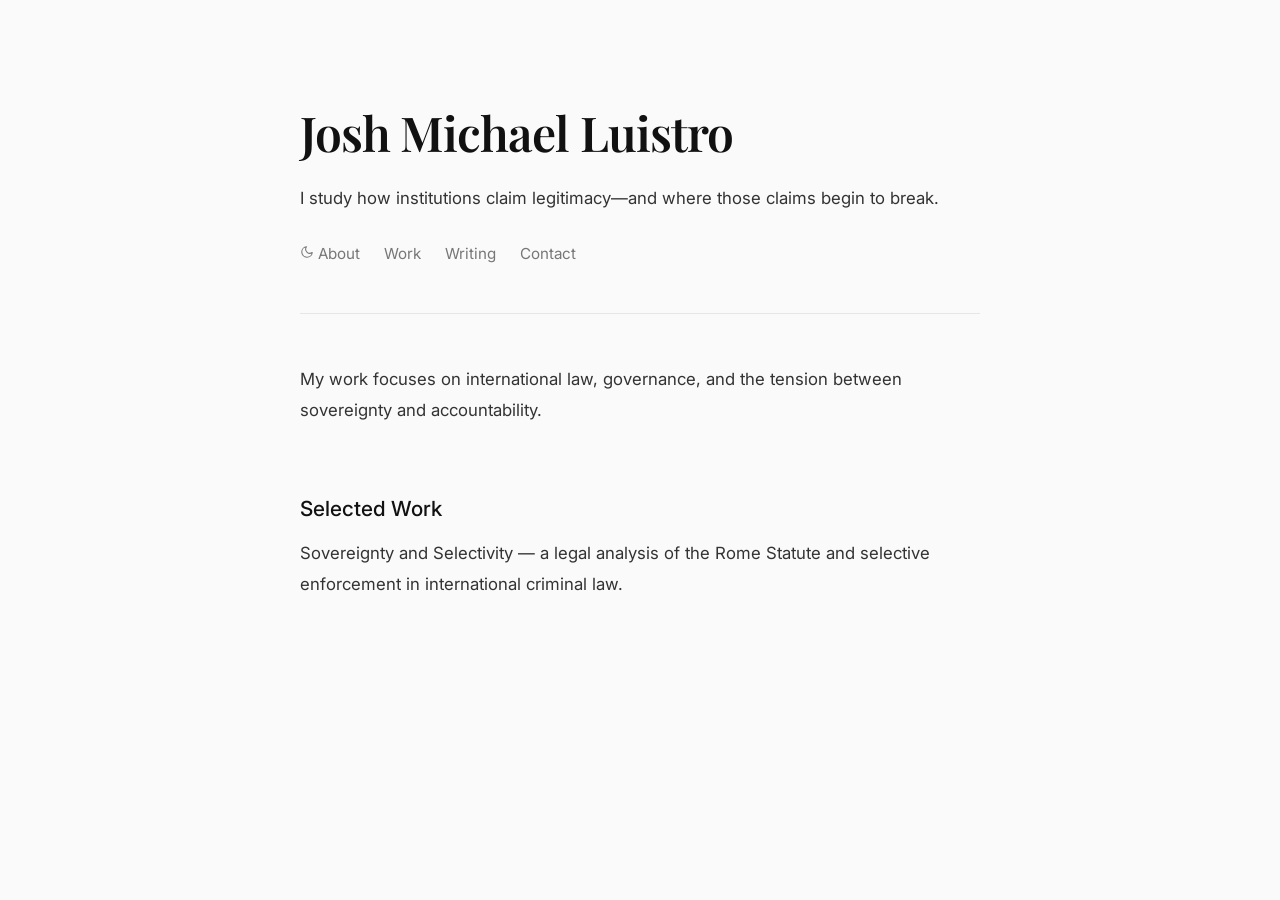
==== index.html @ 811ba4f5 "Refactor theme toggle button and icon handling" ====
<!DOCTYPE html>
<html>
<head>
  <title>Josh Michael Luistro</title>
  <link rel="stylesheet" href="style.css">
  <meta name="viewport" content="width=device-width, initial-scale=1.0">
</head>

<body>

<div class="container">

<h1>Josh Michael Luistro</h1>

<p>
I study how institutions claim legitimacy—and where those claims begin to break.
</p>

<nav>
<button id="theme-toggle" title="Toggle theme">
  <svg id="toggle-icon" viewBox="0 0 24 24" width="14" height="14"
    fill="none" stroke="currentColor" stroke-width="1.5"
    stroke-linecap="round" stroke-linejoin="round">
    <path d="M21 12.79A9 9 0 1 1 11.21 3 7 7 0 0 0 21 12.79z"/>
  </svg>
</button>
  <a href="about.html">About</a>
  <a href="projects.html">Work</a>
  <a href="writing.html">Writing</a>
  <a href="contact.html">Contact</a>
</nav>

<hr>

<section>
  <p>
  My work focuses on international law, governance, and the tension between sovereignty and accountability.
  </p>
</section>

<section>
  <h2>Selected Work</h2>
  <p>
  Sovereignty and Selectivity — a legal analysis of the Rome Statute and selective enforcement in international criminal law.
  </p>
</section>

</div>
<script>
const toggle = document.getElementById("theme-toggle");
const toggleIcon = document.getElementById("toggle-icon");

const icons = {
  dark:  'M21 12.79A9 9 0 1 1 11.21 3 7 7 0 0 0 21 12.79z',
  light: 'M12 2v2M12 20v2M4.93 4.93l1.41 1.41M17.66 17.66l1.41 1.41M2 12h2M20 12h2M4.93 19.07l1.41-1.41M17.66 6.34l1.41-1.41M12 6a6 6 0 1 0 0 12A6 6 0 0 0 12 6z',
  auto:  'M21 12.79A9 9 0 1 1 11.21 3 7 7 0 0 0 21 12.79z'
};

let state = "auto";

toggle.addEventListener("click", () => {
  const body = document.body;
  if (state === "auto") {
    state = "dark";
    body.classList.add("dark");
    body.classList.remove("light");
  } else if (state === "dark") {
    state = "light";
    body.classList.add("light");
    body.classList.remove("dark");
  } else {
    state = "auto";
    body.classList.remove("dark", "light");
  }
  toggleIcon.innerHTML = `<path d="${icons[state]}"/>`;
});
</script>
</body>
</html>
---- style.css ----
/* =========================
   FONTS
========================= */
@import url('https://fonts.googleapis.com/css2?family=Inter:wght@300;400;500;600&family=Playfair+Display:wght@500;600&display=swap');

/* =========================
   COLOR SYSTEM
========================= */
:root {
  --bg: #fafafa;
  --text: #111;
  --text-secondary: #333;
  --nav: #777;
  --nav-hover: #000;
  --border: #e6e6e6;
}

/* Manual dark mode */
body.dark {
  --bg: #0d0d0d;
  --text: #e5e5e5;
  --text-secondary: #cfcfcf;
  --nav: #aaa;
  --nav-hover: #fff;
  --border: #333;
}

@media (prefers-color-scheme: dark) {
  body:not(.light):not(.dark) {
    --bg: #0d0d0d;
    --text: #e5e5e5;
    --text-secondary: #cfcfcf;
    --nav: #aaa;
    --nav-hover: #fff;
    --border: #333;
  }
}

/* =========================
   BASE
========================= */
body {
  margin: 0;
  background: var(--bg);
  color: var(--text);
  font-family: 'Inter', sans-serif;
}

/* =========================
   LAYOUT
========================= */
.container {
  max-width: 680px;
  margin: 100px auto;
  padding: 0 24px;
}

/* =========================
   TYPOGRAPHY
========================= */
h1 {
  font-family: 'Playfair Display', serif;
  font-size: 3rem;
  font-weight: 600;
  letter-spacing: -0.02em;
  margin-bottom: 0.4em;
}

h2 {
  font-size: 1.3rem;
  margin-top: 3em;
  margin-bottom: 0.6em;
  font-weight: 500;
}

p {
  font-size: 1.05rem;
  line-height: 1.85;
  max-width: 65ch;
  color: var(--text-secondary);
}

/* =========================
   NAVIGATION
========================= */
nav {
  margin: 30px 0 50px;
  font-size: 0.95rem;
}

nav a {
  text-decoration: none;
  color: var(--nav);
  margin-right: 20px;
  position: relative;
  transition: color 0.2s ease;
}

nav a:hover {
  color: var(--nav-hover);
}

/* underline animation */
nav a::after {
  content: "";
  position: absolute;
  width: 0%;
  height: 1px;
  left: 0;
  bottom: -4px;
  background: var(--nav-hover);
  transition: width 0.25s ease;
}

nav a:hover::after {
  width: 100%;
}

/* =========================
   STRUCTURE
========================= */
section {
  margin-bottom: 70px;
}

hr {
  border: none;
  border-top: 1px solid var(--border);
  margin: 50px 0;
}

/* =========================
   LINKS
========================= */
a {
  color: var(--nav-hover);
}

a:hover {
  opacity: 0.6;
}

/* =========================
   ACCESSIBILITY
========================= */
a:focus, button:focus {
  outline: 2px solid #888;
  outline-offset: 3px;
}

/* reduced motion */
@media (prefers-reduced-motion: reduce) {
  * {
    transition: none !important;
  }
}

#theme-toggle {
  background: none;
  border: none;
  padding: 0;
  cursor: pointer;
  display: inline-flex;
  align-items: center;
  gap: 6px;
  color: var(--nav);
  font-family: 'Inter', sans-serif;
  font-size: 0.95rem;
  opacity: 1;
  transition: color 0.2s ease;
}
#theme-toggle:hover {
  color: var(--nav-hover);
}
#theme-toggle svg {
  width: 14px;
  height: 14px;
  fill: none;
  stroke: currentColor;
  stroke-width: 1.8;
  stroke-linecap: round;
  stroke-linejoin: round;
}

/* =========================
   SUBTLE INTERACTION
========================= */
section:hover {
  transform: translateY(-1px);
  transition: transform 0.2s ease;
}
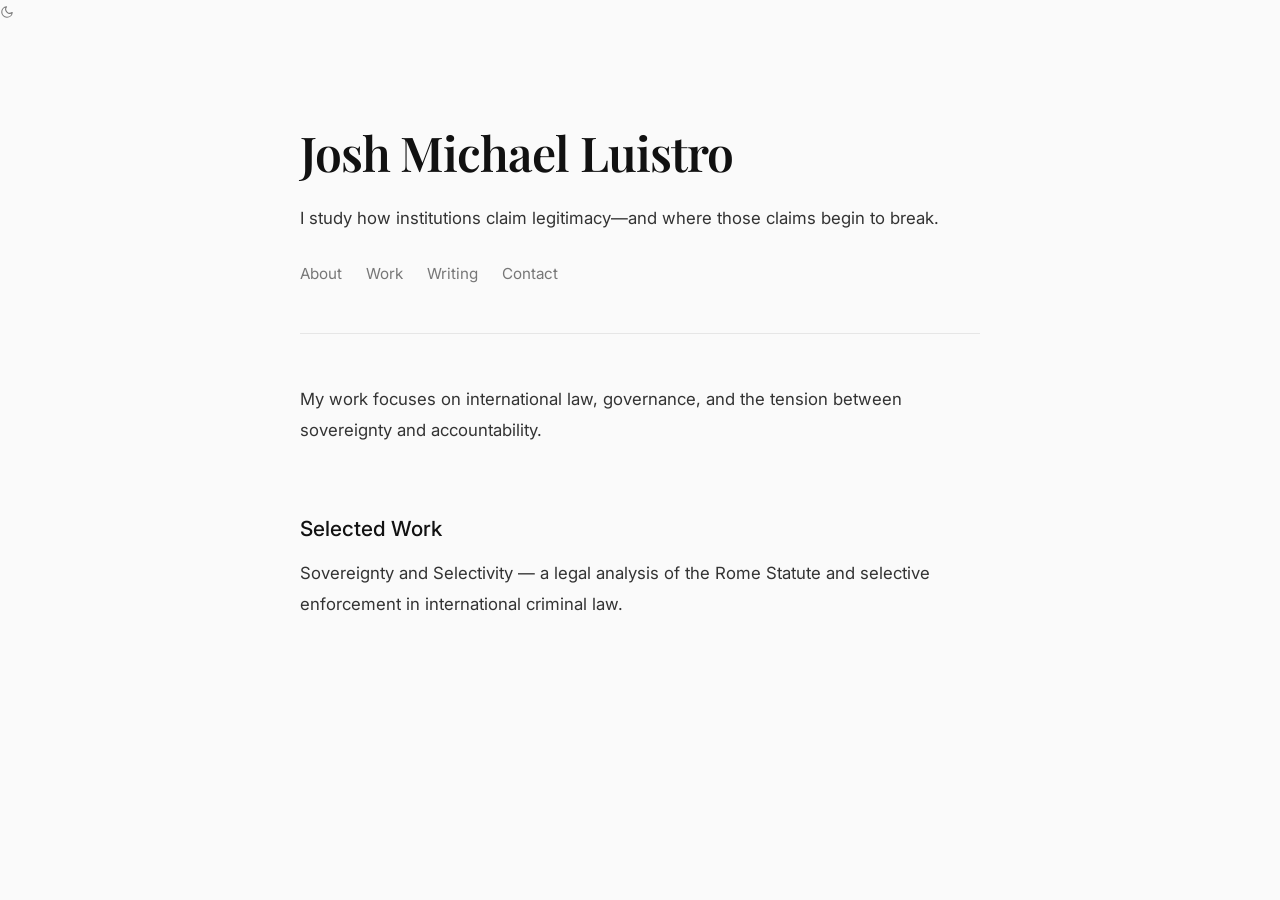
==== commit 4dd095a2: "Refactor theme toggle functionality in index.html" ====
--- a/index.html
+++ b/index.html
@@ -7,7 +7,13 @@
 </head>
 
 <body>
-
+<button id="theme-toggle" title="Toggle theme">
+  <svg id="toggle-icon" viewBox="0 0 24 24" width="14" height="14"
+    fill="none" stroke="currentColor" stroke-width="1.5"
+    stroke-linecap="round" stroke-linejoin="round">
+    <path d="M21 12.79A9 9 0 1 1 11.21 3 7 7 0 0 0 21 12.79z"/>
+  </svg>
+</button>
 <div class="container">
 
 <h1>Josh Michael Luistro</h1>
@@ -17,13 +23,6 @@
 </p>
 
 <nav>
-<button id="theme-toggle" title="Toggle theme">
-  <svg id="toggle-icon" viewBox="0 0 24 24" width="14" height="14"
-    fill="none" stroke="currentColor" stroke-width="1.5"
-    stroke-linecap="round" stroke-linejoin="round">
-    <path d="M21 12.79A9 9 0 1 1 11.21 3 7 7 0 0 0 21 12.79z"/>
-  </svg>
-</button>
   <a href="about.html">About</a>
   <a href="projects.html">Work</a>
   <a href="writing.html">Writing</a>
@@ -50,29 +49,16 @@
 const toggle = document.getElementById("theme-toggle");
 const toggleIcon = document.getElementById("toggle-icon");
 
-const icons = {
-  dark:  'M21 12.79A9 9 0 1 1 11.21 3 7 7 0 0 0 21 12.79z',
-  light: 'M12 2v2M12 20v2M4.93 4.93l1.41 1.41M17.66 17.66l1.41 1.41M2 12h2M20 12h2M4.93 19.07l1.41-1.41M17.66 6.34l1.41-1.41M12 6a6 6 0 1 0 0 12A6 6 0 0 0 12 6z',
-  auto:  'M21 12.79A9 9 0 1 1 11.21 3 7 7 0 0 0 21 12.79z'
-};
+const moon = 'M21 12.79A9 9 0 1 1 11.21 3 7 7 0 0 0 21 12.79z';
+const sun  = 'M12 2v2M12 20v2M4.93 4.93l1.41 1.41M17.66 17.66l1.41 1.41M2 12h2M20 12h2M4.93 19.07l1.41-1.41M17.66 6.34l1.41-1.41M12 6a6 6 0 1 0 0 12A6 6 0 0 0 12 6z';
 
-let state = "auto";
+let dark = false;
 
 toggle.addEventListener("click", () => {
-  const body = document.body;
-  if (state === "auto") {
-    state = "dark";
-    body.classList.add("dark");
-    body.classList.remove("light");
-  } else if (state === "dark") {
-    state = "light";
-    body.classList.add("light");
-    body.classList.remove("dark");
-  } else {
-    state = "auto";
-    body.classList.remove("dark", "light");
-  }
-  toggleIcon.innerHTML = `<path d="${icons[state]}"/>`;
+  dark = !dark;
+  document.body.classList.toggle("dark", dark);
+  document.body.classList.toggle("light", !dark);
+  toggleIcon.innerHTML = `<path d="${dark ? sun : moon}"/>`;
 });
 </script>
 </body>
--- a/style.css
+++ b/style.css
@@ -159,19 +159,18 @@
   background: none;
   border: none;
   padding: 0;
+  margin-right: 20px;
   cursor: pointer;
+  color: var(--nav);
   display: inline-flex;
   align-items: center;
-  gap: 6px;
-  color: var(--nav);
-  font-family: 'Inter', sans-serif;
-  font-size: 0.95rem;
-  opacity: 1;
   transition: color 0.2s ease;
+  vertical-align: middle;
 }
 #theme-toggle:hover {
   color: var(--nav-hover);
 }
+
 #theme-toggle svg {
   width: 14px;
   height: 14px;
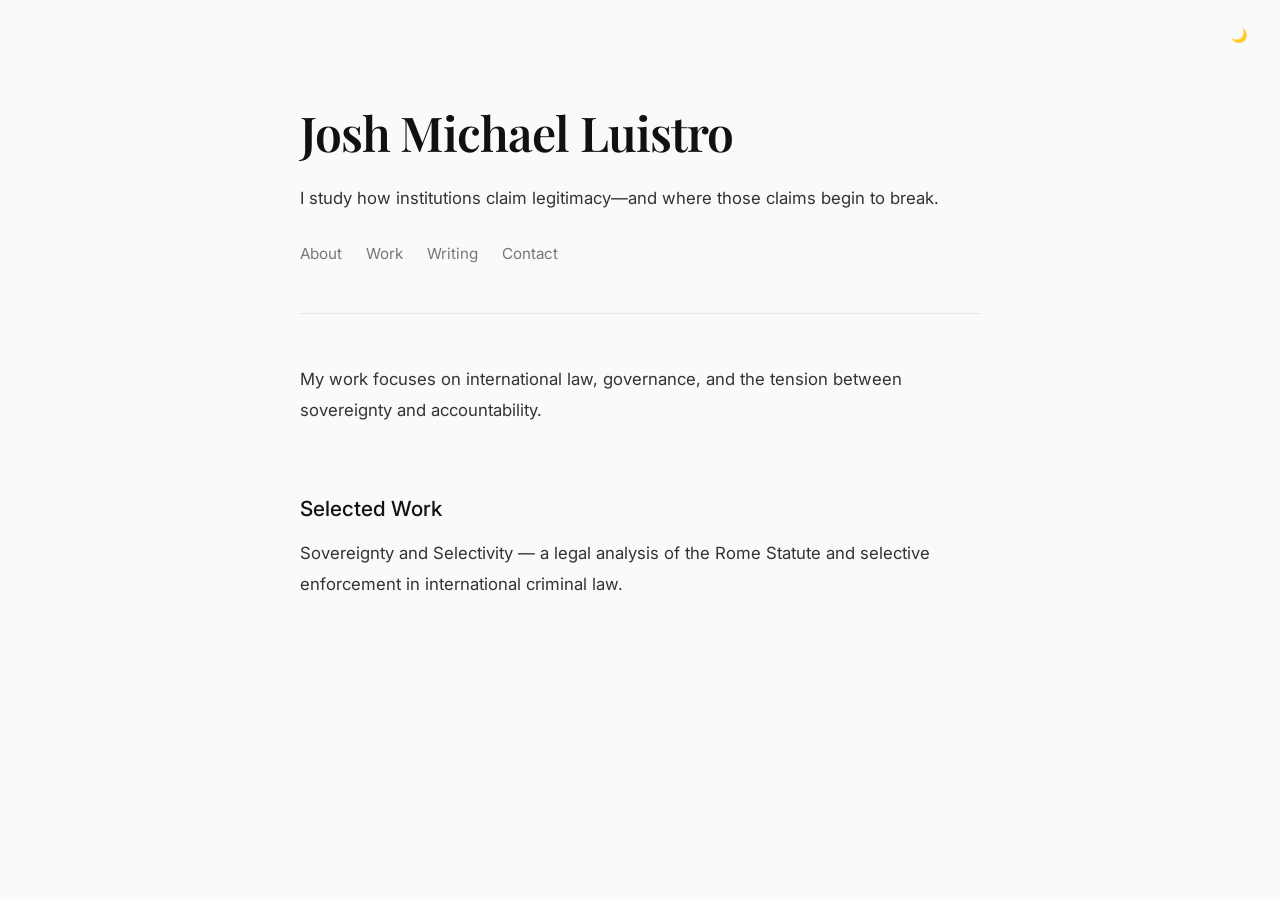
==== commit 995c0928: "Replace theme toggle SVG with emoji" ====
--- a/index.html
+++ b/index.html
@@ -7,13 +7,7 @@
 </head>
 
 <body>
-<button id="theme-toggle" title="Toggle theme">
-  <svg id="toggle-icon" viewBox="0 0 24 24" width="14" height="14"
-    fill="none" stroke="currentColor" stroke-width="1.5"
-    stroke-linecap="round" stroke-linejoin="round">
-    <path d="M21 12.79A9 9 0 1 1 11.21 3 7 7 0 0 0 21 12.79z"/>
-  </svg>
-</button>
+<button id="theme-toggle" title="Toggle theme">🌙</button>
 <div class="container">
 
 <h1>Josh Michael Luistro</h1>
@@ -47,18 +41,13 @@
 </div>
 <script>
 const toggle = document.getElementById("theme-toggle");
-const toggleIcon = document.getElementById("toggle-icon");
-
-const moon = 'M21 12.79A9 9 0 1 1 11.21 3 7 7 0 0 0 21 12.79z';
-const sun  = 'M12 2v2M12 20v2M4.93 4.93l1.41 1.41M17.66 17.66l1.41 1.41M2 12h2M20 12h2M4.93 19.07l1.41-1.41M17.66 6.34l1.41-1.41M12 6a6 6 0 1 0 0 12A6 6 0 0 0 12 6z';
-
 let dark = false;
 
 toggle.addEventListener("click", () => {
   dark = !dark;
   document.body.classList.toggle("dark", dark);
   document.body.classList.toggle("light", !dark);
-  toggleIcon.innerHTML = `<path d="${dark ? sun : moon}"/>`;
+  toggle.textContent = dark ? "☀️" : "🌙";
 });
 </script>
 </body>
--- a/style.css
+++ b/style.css
@@ -1,11 +1,5 @@
-/* =========================
-   FONTS
-========================= */
 @import url('https://fonts.googleapis.com/css2?family=Inter:wght@300;400;500;600&family=Playfair+Display:wght@500;600&display=swap');
 
-/* =========================
-   COLOR SYSTEM
-========================= */
 :root {
   --bg: #fafafa;
   --text: #111;
@@ -15,7 +9,6 @@
   --border: #e6e6e6;
 }
 
-/* Manual dark mode */
 body.dark {
   --bg: #0d0d0d;
   --text: #e5e5e5;
@@ -36,9 +29,6 @@
   }
 }
 
-/* =========================
-   BASE
-========================= */
 body {
   margin: 0;
   background: var(--bg);
@@ -46,18 +36,12 @@
   font-family: 'Inter', sans-serif;
 }
 
-/* =========================
-   LAYOUT
-========================= */
 .container {
   max-width: 680px;
   margin: 100px auto;
   padding: 0 24px;
 }
 
-/* =========================
-   TYPOGRAPHY
-========================= */
 h1 {
   font-family: 'Playfair Display', serif;
   font-size: 3rem;
@@ -80,9 +64,6 @@
   color: var(--text-secondary);
 }
 
-/* =========================
-   NAVIGATION
-========================= */
 nav {
   margin: 30px 0 50px;
   font-size: 0.95rem;
@@ -100,7 +81,6 @@
   color: var(--nav-hover);
 }
 
-/* underline animation */
 nav a::after {
   content: "";
   position: absolute;
@@ -116,9 +96,6 @@
   width: 100%;
 }
 
-/* =========================
-   STRUCTURE
-========================= */
 section {
   margin-bottom: 70px;
 }
@@ -129,9 +106,6 @@
   margin: 50px 0;
 }
 
-/* =========================
-   LINKS
-========================= */
 a {
   color: var(--nav-hover);
 }
@@ -140,15 +114,11 @@
   opacity: 0.6;
 }
 
-/* =========================
-   ACCESSIBILITY
-========================= */
 a:focus, button:focus {
   outline: 2px solid #888;
   outline-offset: 3px;
 }
 
-/* reduced motion */
 @media (prefers-reduced-motion: reduce) {
   * {
     transition: none !important;
@@ -156,16 +126,18 @@
 }
 
 #theme-toggle {
+  position: fixed;
+  top: 24px;
+  right: 28px;
   background: none;
   border: none;
-  padding: 0;
-  margin-right: 20px;
+  padding: 4px;
   cursor: pointer;
   color: var(--nav);
   display: inline-flex;
   align-items: center;
   transition: color 0.2s ease;
-  vertical-align: middle;
+  z-index: 100;
 }
 #theme-toggle:hover {
   color: var(--nav-hover);
@@ -181,9 +153,6 @@
   stroke-linejoin: round;
 }
 
-/* =========================
-   SUBTLE INTERACTION
-========================= */
 section:hover {
   transform: translateY(-1px);
   transition: transform 0.2s ease;
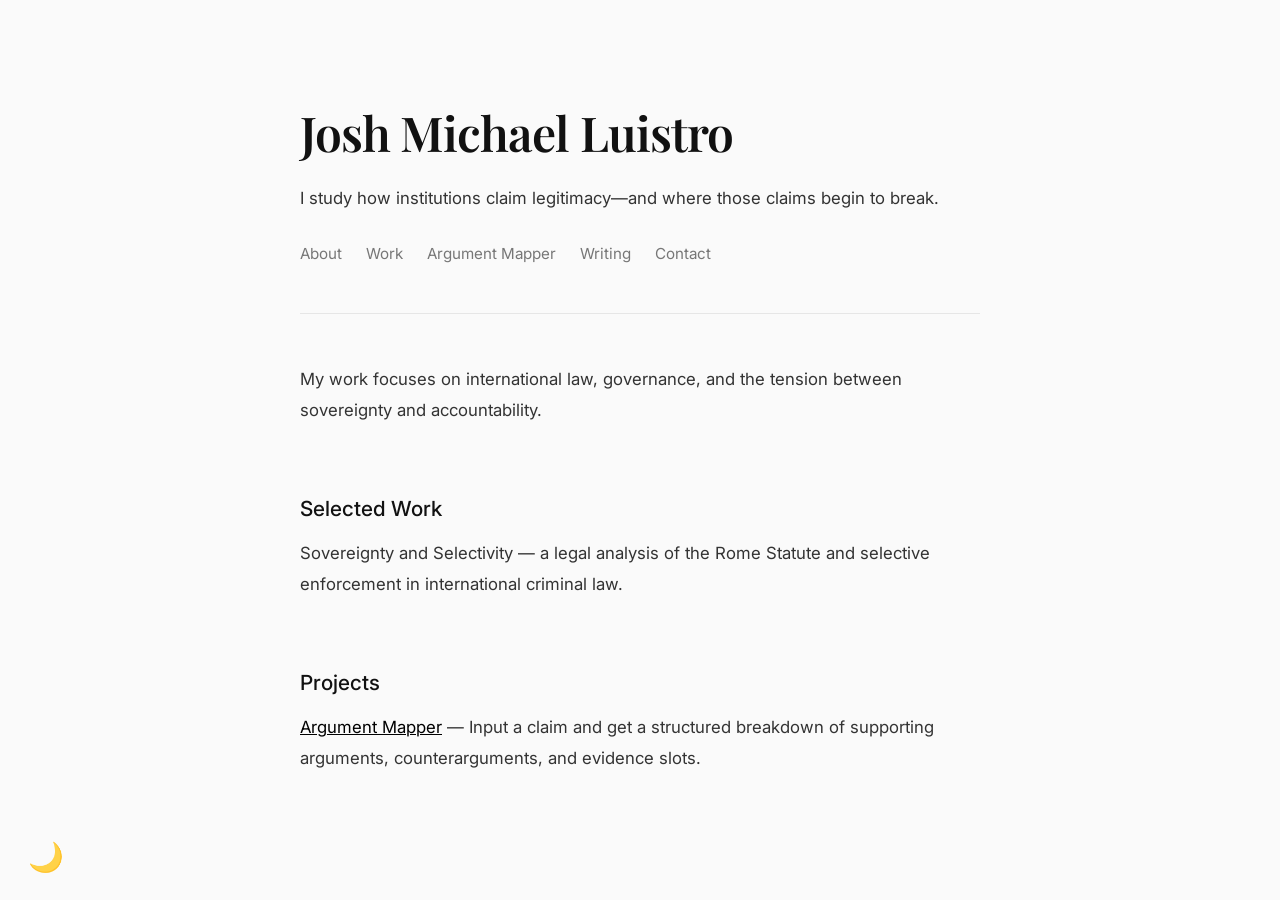
==== commit cf0c800a: "Add Argument Mapper link and project section" ====
--- a/index.html
+++ b/index.html
@@ -19,6 +19,7 @@
 <nav>
   <a href="about.html">About</a>
   <a href="projects.html">Work</a>
+  <a href="argument-mapper.html">Argument Mapper</a>
   <a href="writing.html">Writing</a>
   <a href="contact.html">Contact</a>
 </nav>
@@ -38,6 +39,15 @@
   </p>
 </section>
 
+<section>
+  <h2>Projects</h2>
+  <p>
+    <a href="argument-mapper.html">Argument Mapper</a> — 
+    Input a claim and get a structured breakdown of supporting arguments, 
+    counterarguments, and evidence slots.
+  </p>
+</section>
+
 </div>
 <script>
 const toggle = document.getElementById("theme-toggle");
--- a/style.css
+++ b/style.css
@@ -127,20 +127,21 @@
 
 #theme-toggle {
   position: fixed;
-  top: 24px;
-  right: 28px;
+  bottom: 28px;        
+  left: 28px;
   background: none;
   border: none;
-  padding: 4px;
+  padding: 0;
   cursor: pointer;
-  color: var(--nav);
-  display: inline-flex;
-  align-items: center;
-  transition: color 0.2s ease;
+  font-size: 1.8rem;   
+  line-height: 1;
+  opacity: 0.85;
+  transition: opacity 0.2s ease;
   z-index: 100;
 }
+
 #theme-toggle:hover {
-  color: var(--nav-hover);
+  opacity: 1;
 }
 
 #theme-toggle svg {
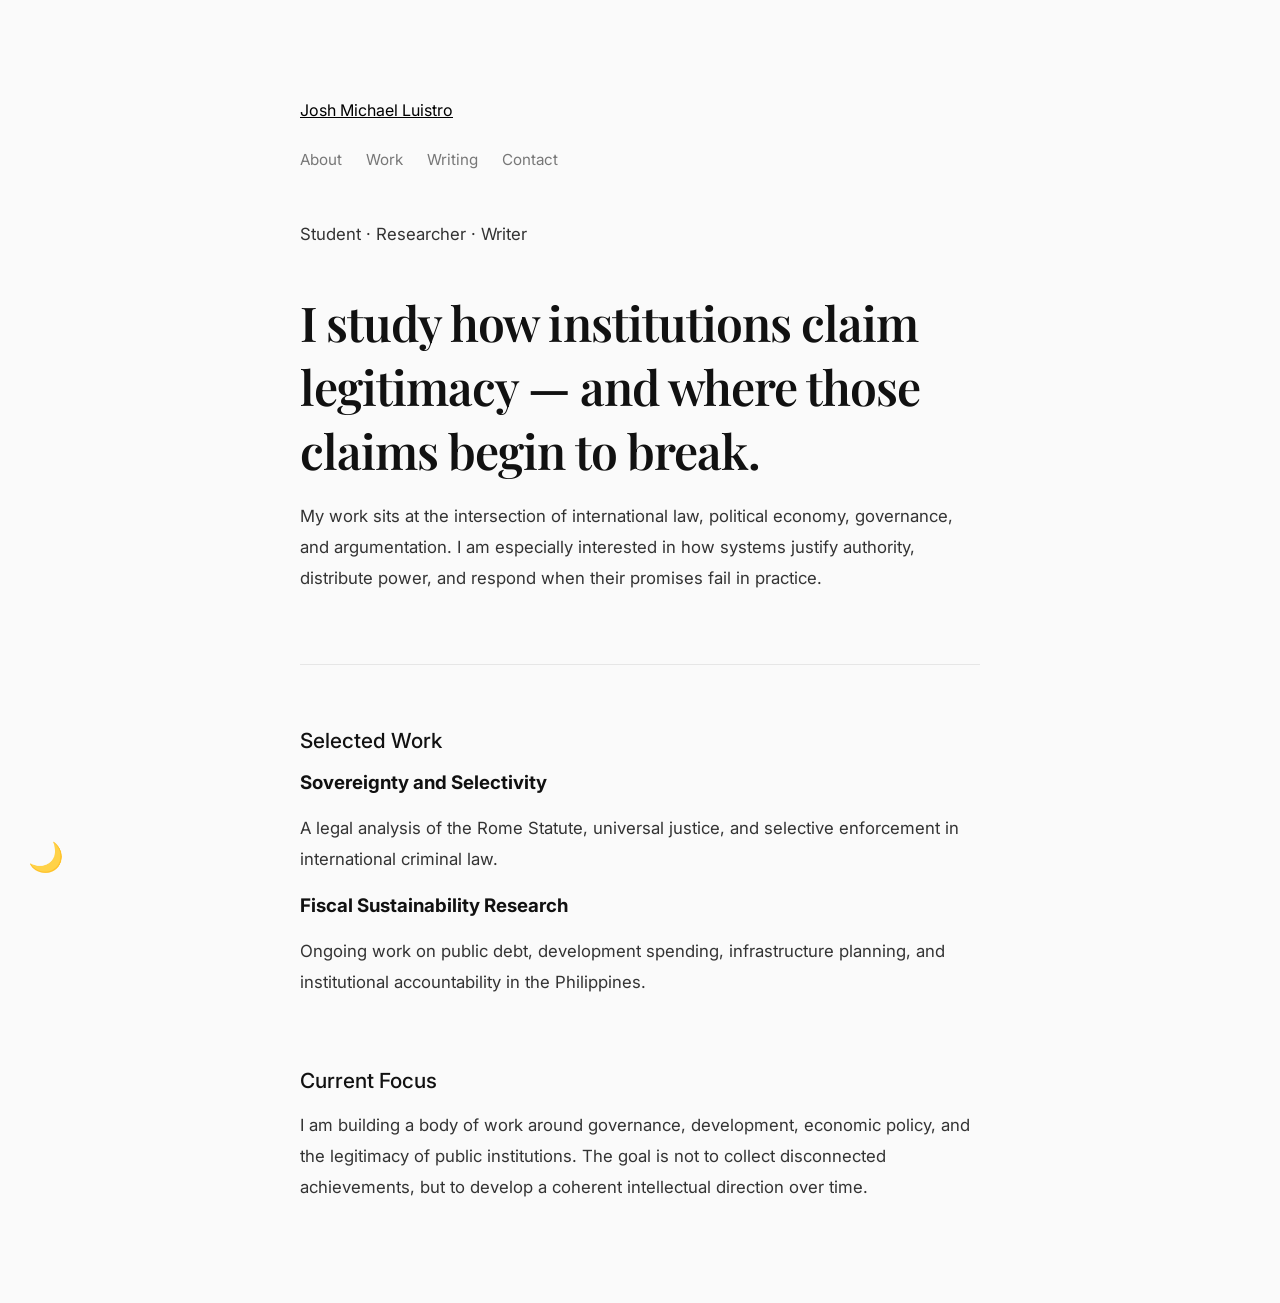
==== commit 8eeb946a: "Refactor index.html for improved structure and content Updated the HTML structure to include new sec" ====
--- a/index.html
+++ b/index.html
@@ -1,64 +1,69 @@
 <!DOCTYPE html>
-<html>
+<html lang="en">
 <head>
+  <meta charset="UTF-8">
+  <meta name="viewport" content="width=device-width, initial-scale=1.0">
   <title>Josh Michael Luistro</title>
+  <script src="script.js"></script>
   <link rel="stylesheet" href="style.css">
-  <meta name="viewport" content="width=device-width, initial-scale=1.0">
 </head>
+<body>
+<button id="theme-toggle" type="button">🌙</button>
 
-<body>
-<button id="theme-toggle" title="Toggle theme">🌙</button>
 <div class="container">
+  <header class="site-header">
+    <a class="site-title" href="index.html">Josh Michael Luistro</a>
 
-<h1>Josh Michael Luistro</h1>
+    <nav class="site-nav" aria-label="Main navigation">
+      <a href="about.html">About</a>
+      <a href="projects.html">Work</a>
+      <a href="writing.html">Writing</a>
+      <a href="contact.html">Contact</a>
+    </nav>
+  </header>
 
-<p>
-I study how institutions claim legitimacy—and where those claims begin to break.
-</p>
+  <main>
+    <section class="hero">
+      <p class="eyebrow">Student · Researcher · Writer</p>
 
-<nav>
-  <a href="about.html">About</a>
-  <a href="projects.html">Work</a>
-  <a href="argument-mapper.html">Argument Mapper</a>
-  <a href="writing.html">Writing</a>
-  <a href="contact.html">Contact</a>
-</nav>
+      <h1>I study how institutions claim legitimacy — and where those claims begin to break.</h1>
 
-<hr>
+      <p class="lede">
+        My work sits at the intersection of international law, political economy, governance, and argumentation.
+        I am especially interested in how systems justify authority, distribute power, and respond when their promises fail in practice.
+      </p>
+    </section>
 
-<section>
-  <p>
-  My work focuses on international law, governance, and the tension between sovereignty and accountability.
-  </p>
-</section>
+    <hr>
 
-<section>
-  <h2>Selected Work</h2>
-  <p>
-  Sovereignty and Selectivity — a legal analysis of the Rome Statute and selective enforcement in international criminal law.
-  </p>
-</section>
+    <section>
+      <h2>Selected Work</h2>
 
-<section>
-  <h2>Projects</h2>
-  <p>
-    <a href="argument-mapper.html">Argument Mapper</a> — 
-    Input a claim and get a structured breakdown of supporting arguments, 
-    counterarguments, and evidence slots.
-  </p>
-</section>
+      <div class="card-grid">
+        <article class="card">
+          <h3>Sovereignty and Selectivity</h3>
+          <p>
+            A legal analysis of the Rome Statute, universal justice, and selective enforcement in international criminal law.
+          </p>
+        </article>
 
+        <article class="card">
+          <h3>Fiscal Sustainability Research</h3>
+          <p>
+            Ongoing work on public debt, development spending, infrastructure planning, and institutional accountability in the Philippines.
+          </p>
+        </article>
+      </div>
+    </section>
+
+    <section>
+      <h2>Current Focus</h2>
+      <p>
+        I am building a body of work around governance, development, economic policy, and the legitimacy of public institutions.
+        The goal is not to collect disconnected achievements, but to develop a coherent intellectual direction over time.
+      </p>
+    </section>
+  </main>
 </div>
-<script>
-const toggle = document.getElementById("theme-toggle");
-let dark = false;
-
-toggle.addEventListener("click", () => {
-  dark = !dark;
-  document.body.classList.toggle("dark", dark);
-  document.body.classList.toggle("light", !dark);
-  toggle.textContent = dark ? "☀️" : "🌙";
-});
-</script>
 </body>
 </html>
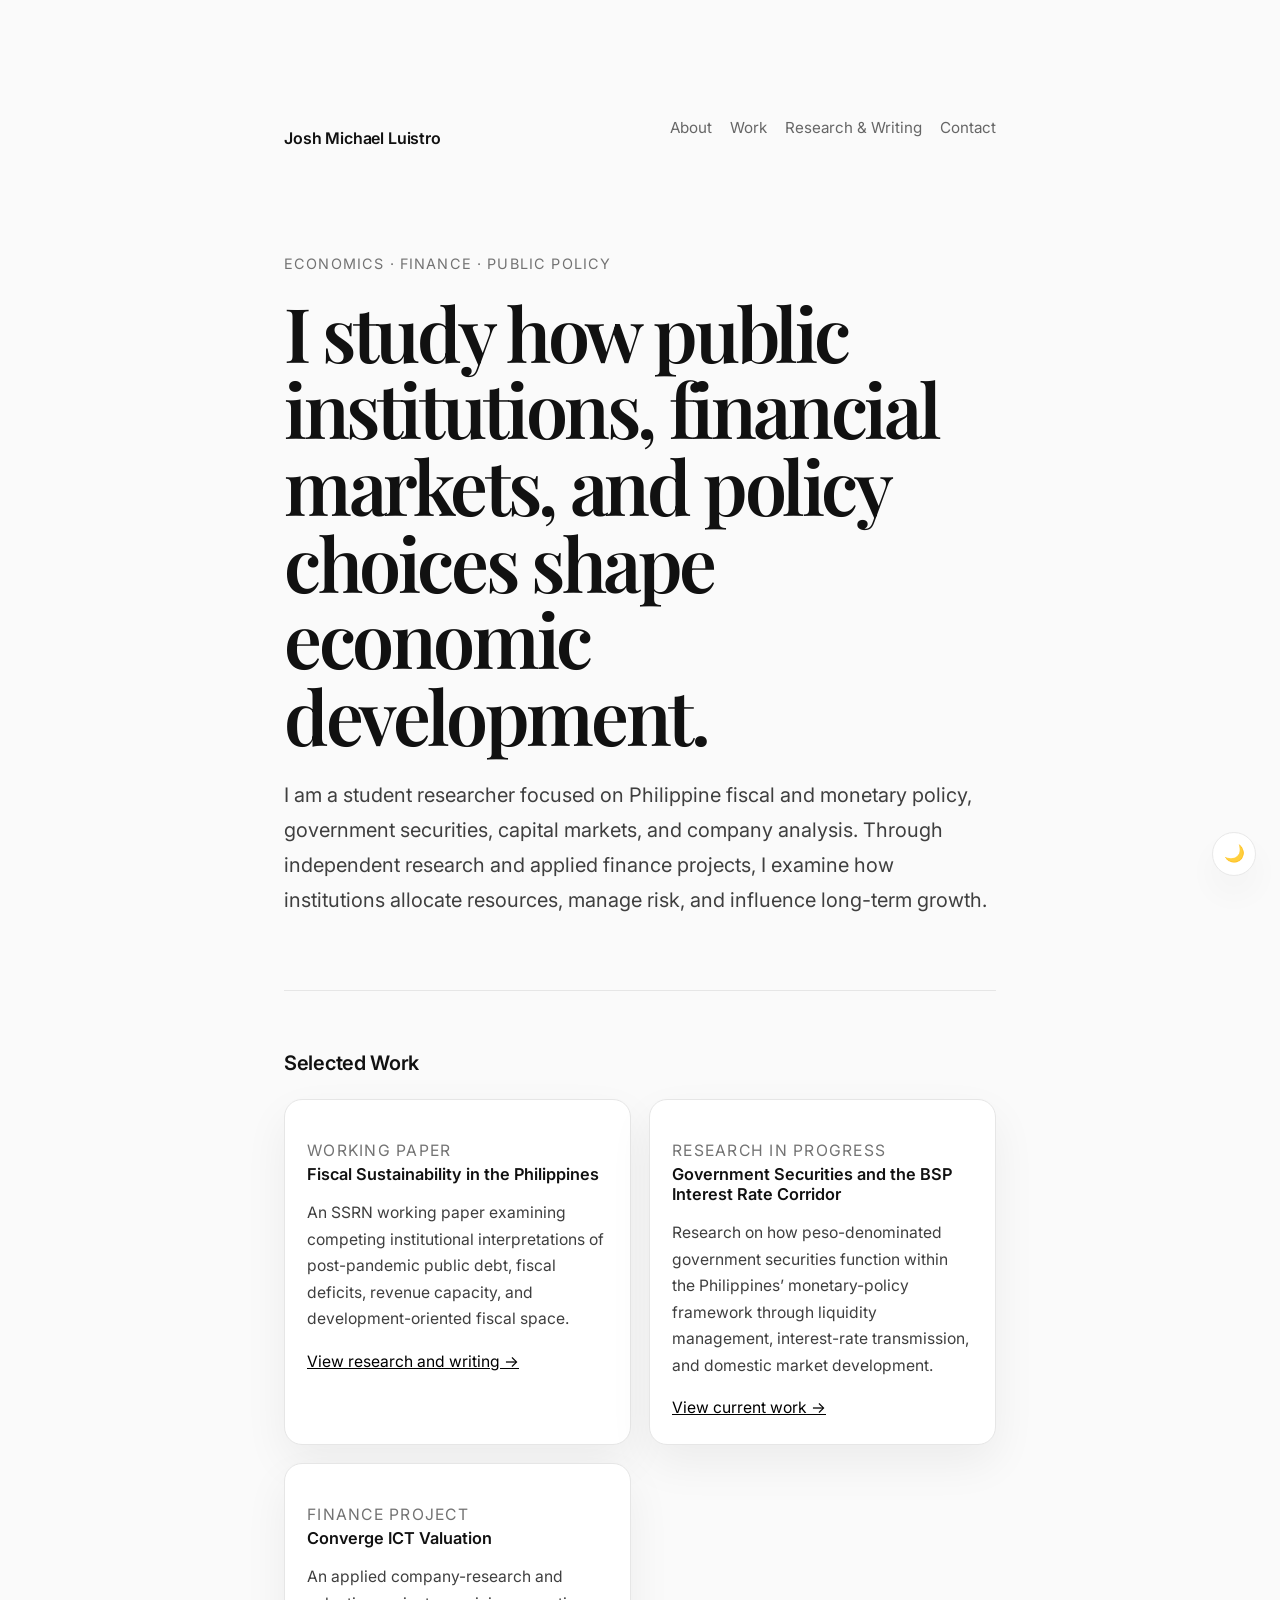
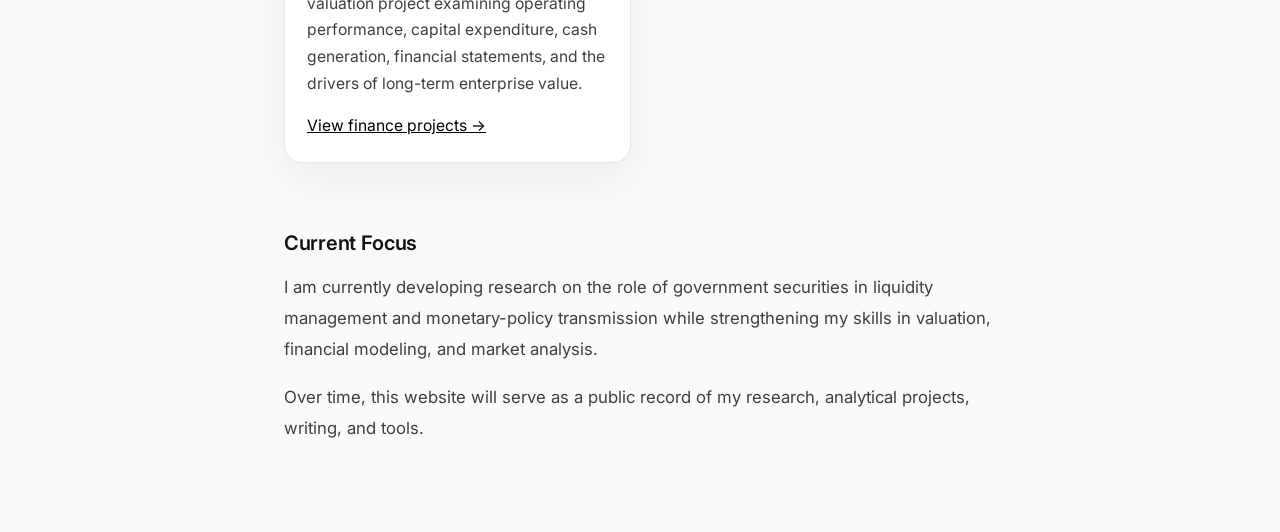
==== commit b09bcfea: "Enhance index.html with meta tags and content updates Updated the title and description meta tags, i" ====
--- a/index.html
+++ b/index.html
@@ -2,68 +2,133 @@
 <html lang="en">
 <head>
   <meta charset="UTF-8">
+
   <meta name="viewport" content="width=device-width, initial-scale=1.0">
-  <title>Josh Michael Luistro</title>
+
+  <meta
+    name="description"
+    content="Josh Michael Luistro is a student researcher working across economics, finance, and public policy, with interests in fiscal sustainability, monetary policy, capital markets, and company valuation."
+  >
+
+  <title>Josh Michael Luistro | Economics, Finance & Public Policy</title>
+
   <script src="script.js"></script>
   <link rel="stylesheet" href="style.css">
 </head>
+
 <body>
-<button id="theme-toggle" type="button">🌙</button>
+  <button
+    id="theme-toggle"
+    type="button"
+    aria-label="Toggle light and dark mode"
+    title="Toggle light and dark mode"
+  >
+    🌙
+  </button>
 
-<div class="container">
-  <header class="site-header">
-    <a class="site-title" href="index.html">Josh Michael Luistro</a>
+  <div class="container">
+    <header class="site-header">
+      <a class="site-title" href="index.html">
+        Josh Michael Luistro
+      </a>
 
-    <nav class="site-nav" aria-label="Main navigation">
-      <a href="about.html">About</a>
-      <a href="projects.html">Work</a>
-      <a href="writing.html">Writing</a>
-      <a href="contact.html">Contact</a>
-    </nav>
-  </header>
+      <nav class="site-nav" aria-label="Main navigation">
+        <a href="about.html">About</a>
+        <a href="projects.html">Work</a>
+        <a href="writing.html">Research & Writing</a>
+        <a href="contact.html">Contact</a>
+      </nav>
+    </header>
 
-  <main>
-    <section class="hero">
-      <p class="eyebrow">Student · Researcher · Writer</p>
+    <main>
+      <section class="hero">
+        <p class="eyebrow">
+          Economics · Finance · Public Policy
+        </p>
 
-      <h1>I study how institutions claim legitimacy — and where those claims begin to break.</h1>
+        <h1>
+          I study how public institutions, financial markets, and policy choices shape economic development.
+        </h1>
 
-      <p class="lede">
-        My work sits at the intersection of international law, political economy, governance, and argumentation.
-        I am especially interested in how systems justify authority, distribute power, and respond when their promises fail in practice.
-      </p>
-    </section>
+        <p class="lede">
+          I am a student researcher focused on Philippine fiscal and monetary policy,
+          government securities, capital markets, and company analysis. Through
+          independent research and applied finance projects, I examine how institutions
+          allocate resources, manage risk, and influence long-term growth.
+        </p>
+      </section>
 
-    <hr>
+      <hr>
 
-    <section>
-      <h2>Selected Work</h2>
+      <section>
+        <h2>Selected Work</h2>
 
-      <div class="card-grid">
-        <article class="card">
-          <h3>Sovereignty and Selectivity</h3>
-          <p>
-            A legal analysis of the Rome Statute, universal justice, and selective enforcement in international criminal law.
-          </p>
-        </article>
+        <div class="card-grid">
+          <article class="card">
+            <p class="eyebrow">Working Paper</p>
 
-        <article class="card">
-          <h3>Fiscal Sustainability Research</h3>
-          <p>
-            Ongoing work on public debt, development spending, infrastructure planning, and institutional accountability in the Philippines.
-          </p>
-        </article>
-      </div>
-    </section>
+            <h3>Fiscal Sustainability in the Philippines</h3>
 
-    <section>
-      <h2>Current Focus</h2>
-      <p>
-        I am building a body of work around governance, development, economic policy, and the legitimacy of public institutions.
-        The goal is not to collect disconnected achievements, but to develop a coherent intellectual direction over time.
-      </p>
-    </section>
-  </main>
-</div>
+            <p>
+              An SSRN working paper examining competing institutional interpretations
+              of post-pandemic public debt, fiscal deficits, revenue capacity, and
+              development-oriented fiscal space.
+            </p>
+
+            <p>
+              <a href="writing.html">View research and writing →</a>
+            </p>
+          </article>
+
+          <article class="card">
+            <p class="eyebrow">Research in Progress</p>
+
+            <h3>Government Securities and the BSP Interest Rate Corridor</h3>
+
+            <p>
+              Research on how peso-denominated government securities function within
+              the Philippines’ monetary-policy framework through liquidity management,
+              interest-rate transmission, and domestic market development.
+            </p>
+
+            <p>
+              <a href="projects.html">View current work →</a>
+            </p>
+          </article>
+
+          <article class="card">
+            <p class="eyebrow">Finance Project</p>
+
+            <h3>Converge ICT Valuation</h3>
+
+            <p>
+              An applied company-research and valuation project examining operating
+              performance, capital expenditure, cash generation, financial statements,
+              and the drivers of long-term enterprise value.
+            </p>
+
+            <p>
+              <a href="projects.html">View finance projects →</a>
+            </p>
+          </article>
+        </div>
+      </section>
+
+      <section>
+        <h2>Current Focus</h2>
+
+        <p>
+          I am currently developing research on the role of government securities in
+          liquidity management and monetary-policy transmission while strengthening my
+          skills in valuation, financial modeling, and market analysis.
+        </p>
+
+        <p>
+          Over time, this website will serve as a public record of my research,
+          analytical projects, writing, and tools.
+        </p>
+      </section>
+    </main>
+  </div>
 </body>
 </html>
--- a/style.css
+++ b/style.css
@@ -1,32 +1,57 @@
-@import url('https://fonts.googleapis.com/css2?family=Inter:wght@300;400;500;600&family=Playfair+Display:wght@500;600&display=swap');
+@import url('https://fonts.googleapis.com/css2?family=Inter:wght@300;400;500;600;700&family=Playfair+Display:wght@500;600&display=swap');
 
 :root {
   --bg: #fafafa;
-  --text: #111;
-  --text-secondary: #333;
-  --nav: #777;
-  --nav-hover: #000;
+  --surface: #ffffff;
+  --text: #111111;
+  --text-secondary: #3f3f3f;
+  --muted: #737373;
+  --nav: #666666;
+  --nav-hover: #000000;
   --border: #e6e6e6;
-}
-
-body.dark {
+  --shadow: 0 18px 45px rgba(0, 0, 0, 0.06);
+}
+
+@media (prefers-color-scheme: dark) {
+  :root:not([data-theme='light']) {
+    --bg: #0d0d0d;
+    --surface: #151515;
+    --text: #f2f2f2;
+    --text-secondary: #d4d4d4;
+    --muted: #a3a3a3;
+    --nav: #b0b0b0;
+    --nav-hover: #ffffff;
+    --border: #303030;
+    --shadow: 0 18px 45px rgba(0, 0, 0, 0.28);
+  }
+}
+
+:root[data-theme='dark'] {
   --bg: #0d0d0d;
-  --text: #e5e5e5;
-  --text-secondary: #cfcfcf;
-  --nav: #aaa;
-  --nav-hover: #fff;
-  --border: #333;
-}
-
-@media (prefers-color-scheme: dark) {
-  body:not(.light):not(.dark) {
-    --bg: #0d0d0d;
-    --text: #e5e5e5;
-    --text-secondary: #cfcfcf;
-    --nav: #aaa;
-    --nav-hover: #fff;
-    --border: #333;
-  }
+  --surface: #151515;
+  --text: #f2f2f2;
+  --text-secondary: #d4d4d4;
+  --muted: #a3a3a3;
+  --nav: #b0b0b0;
+  --nav-hover: #ffffff;
+  --border: #303030;
+  --shadow: 0 18px 45px rgba(0, 0, 0, 0.28);
+}
+
+:root[data-theme='light'] {
+  --bg: #fafafa;
+  --surface: #ffffff;
+  --text: #111111;
+  --text-secondary: #3f3f3f;
+  --muted: #737373;
+  --nav: #666666;
+  --nav-hover: #000000;
+  --border: #e6e6e6;
+  --shadow: 0 18px 45px rgba(0, 0, 0, 0.06);
+}
+
+* {
+  box-sizing: border-box;
 }
 
 body {
@@ -34,57 +59,56 @@
   background: var(--bg);
   color: var(--text);
   font-family: 'Inter', sans-serif;
+  transition: background 0.2s ease, color 0.2s ease;
 }
 
 .container {
-  max-width: 680px;
-  margin: 100px auto;
+  max-width: 760px;
+  margin: 88px auto;
   padding: 0 24px;
 }
 
-h1 {
-  font-family: 'Playfair Display', serif;
-  font-size: 3rem;
+.site-header {
+  display: flex;
+  justify-content: space-between;
+  gap: 24px;
+  align-items: center;
+  margin-bottom: 64px;
+}
+
+.site-title {
+  color: var(--text);
   font-weight: 600;
-  letter-spacing: -0.02em;
-  margin-bottom: 0.4em;
-}
-
-h2 {
-  font-size: 1.3rem;
-  margin-top: 3em;
-  margin-bottom: 0.6em;
-  font-weight: 500;
-}
-
-p {
-  font-size: 1.05rem;
-  line-height: 1.85;
-  max-width: 65ch;
-  color: var(--text-secondary);
-}
-
-nav {
-  margin: 30px 0 50px;
+  text-decoration: none;
+  letter-spacing: -0.01em;
+}
+
+.site-nav {
+  display: flex;
+  flex-wrap: wrap;
+  gap: 18px;
   font-size: 0.95rem;
 }
 
+.site-nav a,
 nav a {
   text-decoration: none;
   color: var(--nav);
-  margin-right: 20px;
   position: relative;
-  transition: color 0.2s ease;
-}
-
+  transition: color 0.2s ease, opacity 0.2s ease;
+}
+
+.site-nav a:hover,
+.site-nav a.active,
 nav a:hover {
   color: var(--nav-hover);
 }
 
+.site-nav a::after,
 nav a::after {
-  content: "";
+  content: '';
   position: absolute;
-  width: 0%;
+  width: 0;
   height: 1px;
   left: 0;
   bottom: -4px;
@@ -92,18 +116,72 @@
   transition: width 0.25s ease;
 }
 
+.site-nav a:hover::after,
+.site-nav a.active::after,
 nav a:hover::after {
   width: 100%;
 }
 
+.hero {
+  margin-bottom: 72px;
+}
+
+.eyebrow {
+  color: var(--muted);
+  font-size: 0.9rem;
+  letter-spacing: 0.08em;
+  text-transform: uppercase;
+  margin-bottom: 16px;
+}
+
+h1 {
+  font-family: 'Playfair Display', serif;
+  font-size: clamp(2.55rem, 8vw, 4.7rem);
+  line-height: 1.02;
+  font-weight: 600;
+  letter-spacing: -0.045em;
+  margin: 0 0 24px;
+}
+
+h2 {
+  font-size: 1.25rem;
+  margin: 3em 0 0.7em;
+  font-weight: 600;
+  letter-spacing: -0.015em;
+}
+
+h3 {
+  font-size: 1.02rem;
+  margin: 0 0 8px;
+  font-weight: 600;
+}
+
+p {
+  font-size: 1.05rem;
+  line-height: 1.85;
+  max-width: 68ch;
+  color: var(--text-secondary);
+}
+
+.lede {
+  font-size: 1.25rem;
+  line-height: 1.75;
+  color: var(--text-secondary);
+}
+
+nav {
+  margin: 30px 0 50px;
+  font-size: 0.95rem;
+}
+
 section {
-  margin-bottom: 70px;
+  margin-bottom: 68px;
 }
 
 hr {
   border: none;
   border-top: 1px solid var(--border);
-  margin: 50px 0;
+  margin: 52px 0;
 }
 
 a {
@@ -111,11 +189,88 @@
 }
 
 a:hover {
-  opacity: 0.6;
-}
-
-a:focus, button:focus {
-  outline: 2px solid #888;
+  opacity: 0.72;
+}
+
+.card-grid {
+  display: grid;
+  grid-template-columns: repeat(2, minmax(0, 1fr));
+  gap: 18px;
+  margin-top: 24px;
+}
+
+.card {
+  border: 1px solid var(--border);
+  background: var(--surface);
+  border-radius: 18px;
+  padding: 22px;
+  box-shadow: var(--shadow);
+  transition: transform 0.2s ease, border-color 0.2s ease;
+}
+
+.card:hover {
+  transform: translateY(-2px);
+  border-color: var(--muted);
+}
+
+.card p {
+  font-size: 0.98rem;
+  line-height: 1.7;
+  margin-bottom: 0;
+}
+
+.meta {
+  color: var(--muted);
+  font-size: 0.92rem;
+  line-height: 1.7;
+}
+
+.list-clean {
+  padding-left: 1.1rem;
+  color: var(--text-secondary);
+  line-height: 1.9;
+}
+
+.back-link {
+  display: inline-flex;
+  margin-top: 32px;
+  color: var(--nav);
+  text-decoration: none;
+}
+
+.back-link:hover {
+  color: var(--nav-hover);
+}
+
+#theme-toggle {
+  position: fixed;
+  right: 24px;
+  bottom: 24px;
+  display: grid;
+  place-items: center;
+  width: 44px;
+  height: 44px;
+  border-radius: 999px;
+  border: 1px solid var(--border);
+  background: var(--surface);
+  color: var(--text);
+  cursor: pointer;
+  font-size: 1.05rem;
+  line-height: 1;
+  box-shadow: var(--shadow);
+  opacity: 0.9;
+  transition: opacity 0.2s ease, transform 0.2s ease, background 0.2s ease;
+  z-index: 100;
+}
+
+#theme-toggle:hover {
+  opacity: 1;
+  transform: translateY(-1px);
+}
+
+a:focus,
+button:focus {
+  outline: 2px solid var(--muted);
   outline-offset: 3px;
 }
 
@@ -125,36 +280,412 @@
   }
 }
 
-#theme-toggle {
-  position: fixed;
-  bottom: 28px;        
-  left: 28px;
-  background: none;
+@media (max-width: 640px) {
+  .container {
+    margin: 44px auto 80px;
+    padding: 0 20px;
+  }
+
+  .site-header {
+    align-items: flex-start;
+    flex-direction: column;
+    margin-bottom: 48px;
+  }
+
+  .site-nav {
+    gap: 14px;
+  }
+
+  .card-grid {
+    grid-template-columns: 1fr;
+  }
+
+  #theme-toggle {
+    right: 18px;
+    bottom: 18px;
+  }
+
+  .page-intro {
+  margin-bottom: 72px;
+}
+
+.writing-list {
+  display: grid;
+  gap: 22px;
+  margin-top: 28px;
+}
+
+.writing-card {
+  display: flex;
+  justify-content: space-between;
+  gap: 28px;
+  align-items: flex-end;
+  padding: 28px;
+  border: 1px solid var(--border);
+  border-radius: 22px;
+  background: var(--surface);
+  box-shadow: var(--shadow);
+}
+
+.writing-card h3 {
+  font-size: 1.35rem;
+  margin-bottom: 10px;
+}
+
+.writing-card h3 a {
+  text-decoration: none;
+  color: var(--text);
+}
+
+.writing-card p {
+  margin-bottom: 0;
+}
+
+.read-link {
+  white-space: nowrap;
+  color: var(--nav);
+  text-decoration: none;
+  font-size: 0.95rem;
+}
+
+.read-link:hover {
+  color: var(--nav-hover);
+}
+
+.article-container {
+  max-width: 880px;
+}
+
+.article {
+  padding-bottom: 80px;
+}
+
+.article-header {
+  margin-bottom: 56px;
+}
+
+.article-header .eyebrow {
+  margin-bottom: 24px;
+}
+
+.article-header h1 {
+  max-width: 760px;
+  margin-bottom: 28px;
+}
+
+.article-subtitle {
+  max-width: 760px;
+  margin-top: 0;
+  margin-bottom: 30px;
+  font-size: 1.25rem;
+  line-height: 1.75;
+  color: var(--text-secondary);
+}
+
+.article-meta-row {
+  max-width: 760px;
+  display: flex;
+  justify-content: space-between;
+  align-items: baseline;
+  gap: 20px;
+  margin: 34px 0 0;
+  padding: 14px 0 14px;
+  border-top: 1px solid var(--border);
+  border-bottom: 1px solid var(--border);
+}
+
+.article-meta-topics,
+.article-meta-readtime {
+  margin: 0;
+  font-size: 0.82rem;
+  line-height: 1.4;
+  color: var(--muted);
+  letter-spacing: 0.08em;
+  text-transform: uppercase;
+}
+
+.article-meta-topics {
+  max-width: 560px;
+}
+
+.article-meta-readtime {
+  white-space: nowrap;
+  text-align: right;
+}
+
+.key-idea {
+  max-width: 760px;
+  margin: 28px 0 64px;
+  padding: 0;
+  background: transparent;
   border: none;
-  padding: 0;
+  box-shadow: none;
+}
+
+.key-label {
+  margin: 0 0 10px;
+  font-size: 0.78rem;
+  letter-spacing: 0.1em;
+  text-transform: uppercase;
+  color: var(--muted);
+}
+
+.key-text {
+  margin: 0;
+  padding-left: 18px;
+  border-left: 3px solid var(--text);
+  font-size: 1.08rem;
+  line-height: 1.8;
+  color: var(--text);
+  max-width: 700px;
+}
+
+.article-body {
+  max-width: 700px;
+}
+
+.article-body p {
+  margin: 0 0 1.8em;
+  font-size: 1.08rem;
+  line-height: 1.95;
+  color: var(--text-secondary);
+}
+
+.article-body p:first-child::first-letter {
+  float: left;
+  padding-right: 10px;
+  font-family: 'Playfair Display', serif;
+  font-size: 4.5rem;
+  line-height: 0.86;
+  color: var(--text);
+}
+
+blockquote {
+  max-width: 720px;
+  margin: 52px 0;
+  padding-left: 26px;
+  border-left: 3px solid var(--muted);
+  font-family: 'Playfair Display', serif;
+  font-size: 1.55rem;
+  line-height: 1.5;
+  color: var(--text);
+}
+
+.article-footer {
+  margin-top: 64px;
+}
+
+@media (max-width: 640px) {
+  .article-header {
+    margin-bottom: 42px;
+  }
+
+  .article-header .eyebrow {
+    margin-bottom: 22px;
+  }
+
+  .article-subtitle {
+    font-size: 1.08rem;
+    line-height: 1.7;
+    margin-bottom: 24px;
+  }
+
+  .article-meta-row {
+    flex-direction: column;
+    align-items: flex-start;
+    gap: 8px;
+    margin-top: 26px;
+    padding: 12px 0;
+  }
+
+  .article-meta-topics,
+  .article-meta-readtime {
+    font-size: 0.76rem;
+  }
+
+  .key-idea {
+    margin: 24px 0 48px;
+  }
+
+  .key-text {
+    padding-left: 14px;
+    font-size: 1rem;
+    line-height: 1.75;
+  }
+
+  .article-body p {
+    font-size: 1rem;
+    line-height: 1.85;
+  }
+
+  .article-body p:first-child::first-letter {
+    float: none;
+    padding-right: 0;
+    font-family: inherit;
+    font-size: inherit;
+    line-height: inherit;
+  }
+
+  blockquote {
+    font-size: 1.3rem;
+    margin: 42px 0;
+  }
+}
+
+.research-actions {
+  display: flex;
+  flex-wrap: wrap;
+  gap: 14px;
+  margin: 0 0 64px;
+}
+
+.primary-button,
+.secondary-button {
+  display: inline-flex;
+  align-items: center;
+  justify-content: center;
+  min-height: 44px;
+  padding: 0 18px;
+  border-radius: 999px;
+  text-decoration: none;
+  font-size: 0.95rem;
+  transition: opacity 0.2s ease, transform 0.2s ease;
+}
+
+.primary-button {
+  background: var(--text);
+  color: var(--bg);
+  border: 1px solid var(--text);
+}
+
+.secondary-button {
+  background: transparent;
+  color: var(--text);
+  border: 1px solid var(--border);
+}
+
+.primary-button:hover,
+.secondary-button:hover {
+  opacity: 0.82;
+  transform: translateY(-1px);
+}
+
+.research-question {
+  padding: 22px 26px;
+  border-left: 3px solid var(--text);
+  background: var(--surface);
+  color: var(--text);
+  font-size: 1.18rem;
+  line-height: 1.75;
+}
+
+.finding-list {
+  display: grid;
+  gap: 18px;
+  margin: 28px 0 48px;
+}
+
+.finding-item {
+  display: grid;
+  grid-template-columns: 48px 1fr;
+  gap: 18px;
+  padding: 22px 0;
+  border-top: 1px solid var(--border);
+}
+
+.finding-item:last-child {
+  border-bottom: 1px solid var(--border);
+}
+
+.finding-item span {
+  color: var(--muted);
+  font-size: 0.82rem;
+  letter-spacing: 0.08em;
+}
+
+.finding-item p {
+  margin: 0;
+  color: var(--text-secondary);
+}
+
+.pdf-preview-section {
+  width: min(1100px, calc(100vw - 48px));
+  max-width: none;
+  margin-top: 80px;
+  margin-left: 50%;
+  transform: translateX(-50%);
+}
+
+.pdf-preview-section summary {
   cursor: pointer;
-  font-size: 1.8rem;   
-  line-height: 1;
-  opacity: 0.85;
-  transition: opacity 0.2s ease;
-  z-index: 100;
-}
-
-#theme-toggle:hover {
-  opacity: 1;
-}
-
-#theme-toggle svg {
-  width: 14px;
-  height: 14px;
-  fill: none;
-  stroke: currentColor;
-  stroke-width: 1.8;
-  stroke-linecap: round;
-  stroke-linejoin: round;
-}
-
-section:hover {
-  transform: translateY(-1px);
+  list-style: none;
+  padding: 18px 0;
+  border-top: 1px solid var(--border);
+  border-bottom: 1px solid var(--border);
+  color: var(--text);
+  font-size: 1rem;
+  font-weight: 600;
+  letter-spacing: 0.01em;
+}
+
+.pdf-preview-section summary::-webkit-details-marker {
+  display: none;
+}
+
+.pdf-preview-section summary::before {
+  content: "▾";
+  display: inline-block;
+  margin-right: 8px;
   transition: transform 0.2s ease;
 }
+
+.pdf-preview-section details:not([open]) summary::before {
+  transform: rotate(-90deg);
+}
+
+.pdf-frame-wrapper {
+  margin-top: 24px;
+  border: 1px solid var(--border);
+  border-radius: 18px;
+  overflow: hidden;
+  background: var(--surface);
+  box-shadow: var(--shadow);
+}
+
+.pdf-frame {
+  width: 100%;
+  height: 900px;
+  border: 0;
+  display: block;
+}
+
+@media (max-width: 640px) {
+  .pdf-preview-section {
+    width: calc(100vw - 32px);
+    margin-top: 56px;
+  }
+
+  .pdf-frame {
+    height: 620px;
+  }
+}
+
+@media (max-width: 640px) {
+  .research-actions {
+    flex-direction: column;
+  }
+
+  .primary-button,
+  .secondary-button {
+    width: 100%;
+  }
+
+  .finding-item {
+    grid-template-columns: 1fr;
+    gap: 8px;
+  }
+
+  .pdf-frame {
+    height: 520px;
+  }
+}
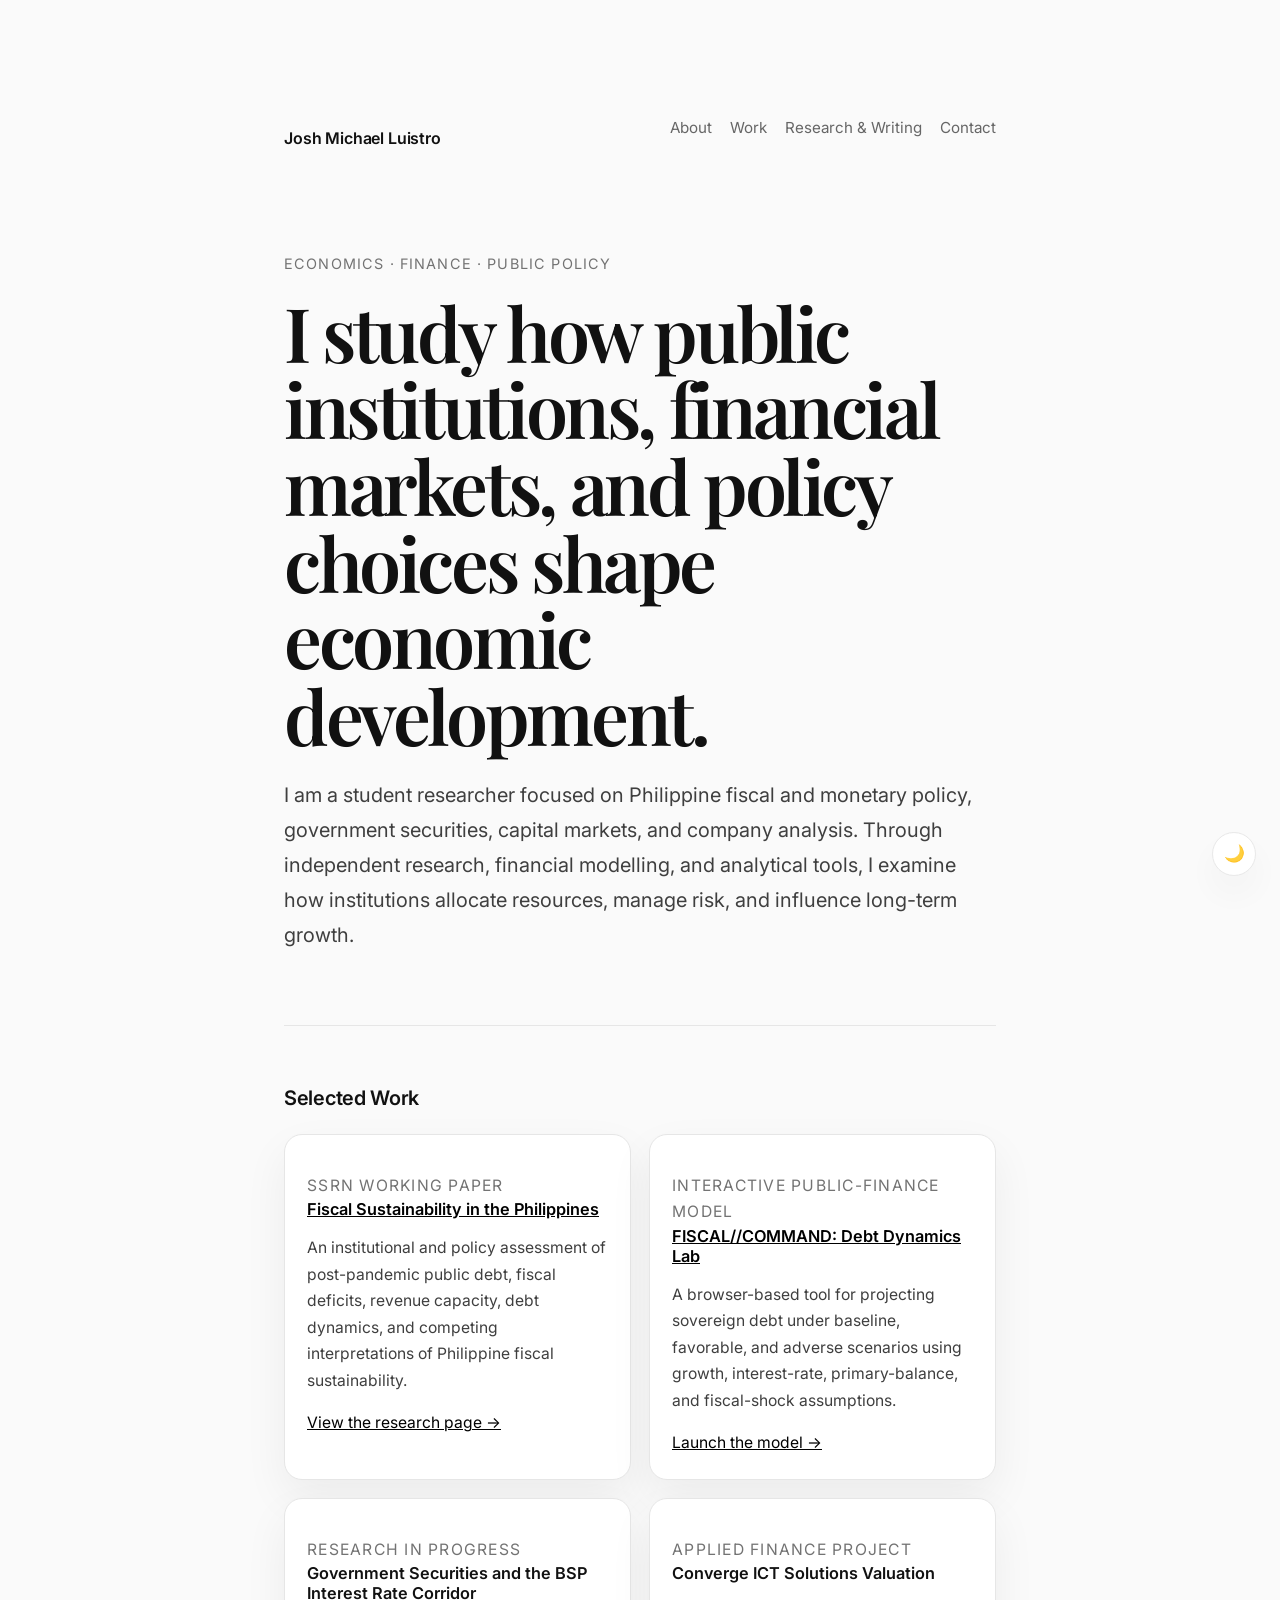
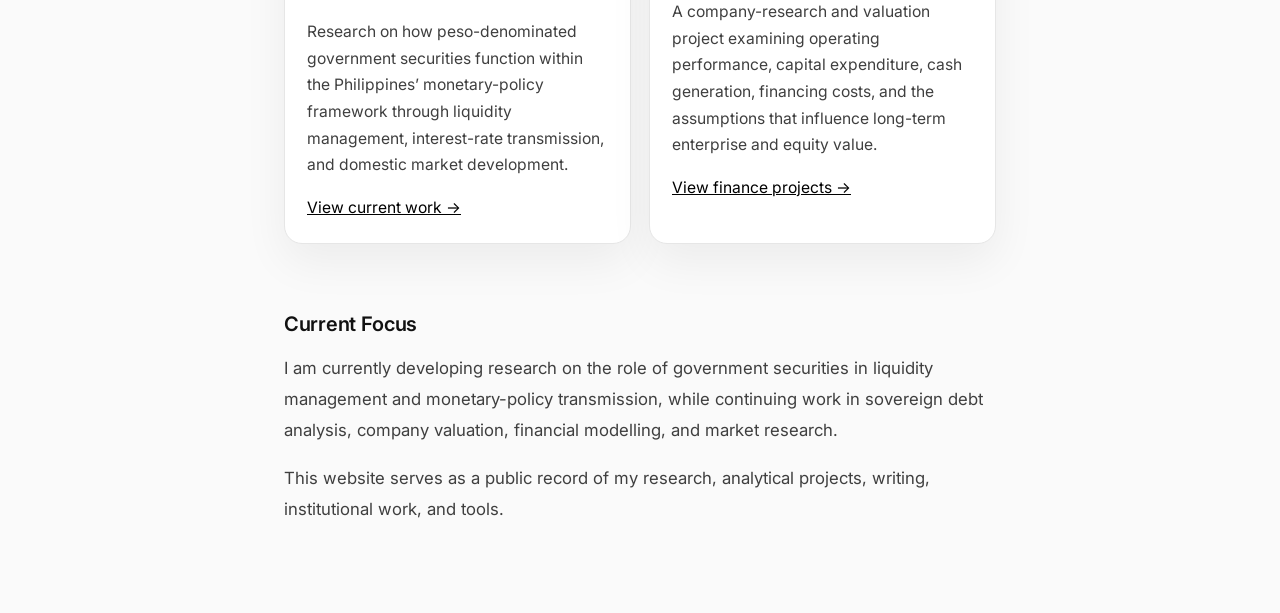
==== commit 6a127839: "Revise content in index.html for clarity and detail Updated the content to include additional intere" ====
--- a/index.html
+++ b/index.html
@@ -7,7 +7,7 @@
 
   <meta
     name="description"
-    content="Josh Michael Luistro is a student researcher working across economics, finance, and public policy, with interests in fiscal sustainability, monetary policy, capital markets, and company valuation."
+    content="Josh Michael Luistro is a student researcher working across economics, finance, and public policy, with interests in fiscal sustainability, monetary policy, capital markets, company valuation, and analytical tool-building."
   >
 
   <title>Josh Michael Luistro | Economics, Finance & Public Policy</title>
@@ -51,10 +51,11 @@
         </h1>
 
         <p class="lede">
-          I am a student researcher focused on Philippine fiscal and monetary policy,
-          government securities, capital markets, and company analysis. Through
-          independent research and applied finance projects, I examine how institutions
-          allocate resources, manage risk, and influence long-term growth.
+          I am a student researcher focused on Philippine fiscal and monetary
+          policy, government securities, capital markets, and company analysis.
+          Through independent research, financial modelling, and analytical
+          tools, I examine how institutions allocate resources, manage risk,
+          and influence long-term growth.
         </p>
       </section>
 
@@ -65,50 +66,86 @@
 
         <div class="card-grid">
           <article class="card">
-            <p class="eyebrow">Working Paper</p>
+            <p class="eyebrow">SSRN Working Paper</p>
 
-            <h3>Fiscal Sustainability in the Philippines</h3>
+            <h3>
+              <a href="research/philippine-fiscal-sustainability.html">
+                Fiscal Sustainability in the Philippines
+              </a>
+            </h3>
 
             <p>
-              An SSRN working paper examining competing institutional interpretations
-              of post-pandemic public debt, fiscal deficits, revenue capacity, and
-              development-oriented fiscal space.
+              An institutional and policy assessment of post-pandemic public
+              debt, fiscal deficits, revenue capacity, debt dynamics, and
+              competing interpretations of Philippine fiscal sustainability.
             </p>
 
             <p>
-              <a href="writing.html">View research and writing →</a>
+              <a href="research/philippine-fiscal-sustainability.html">
+                View the research page →
+              </a>
+            </p>
+          </article>
+
+          <article class="card">
+            <p class="eyebrow">Interactive Public-Finance Model</p>
+
+            <h3>
+              <a href="tools/debt-dynamics.html">
+                FISCAL//COMMAND: Debt Dynamics Lab
+              </a>
+            </h3>
+
+            <p>
+              A browser-based tool for projecting sovereign debt under
+              baseline, favorable, and adverse scenarios using growth,
+              interest-rate, primary-balance, and fiscal-shock assumptions.
+            </p>
+
+            <p>
+              <a href="tools/debt-dynamics.html">
+                Launch the model →
+              </a>
             </p>
           </article>
 
           <article class="card">
             <p class="eyebrow">Research in Progress</p>
 
-            <h3>Government Securities and the BSP Interest Rate Corridor</h3>
+            <h3>
+              Government Securities and the BSP Interest Rate Corridor
+            </h3>
 
             <p>
-              Research on how peso-denominated government securities function within
-              the Philippines’ monetary-policy framework through liquidity management,
-              interest-rate transmission, and domestic market development.
+              Research on how peso-denominated government securities function
+              within the Philippines’ monetary-policy framework through
+              liquidity management, interest-rate transmission, and domestic
+              market development.
             </p>
 
             <p>
-              <a href="projects.html">View current work →</a>
+              <a href="projects.html">
+                View current work →
+              </a>
             </p>
           </article>
 
           <article class="card">
-            <p class="eyebrow">Finance Project</p>
+            <p class="eyebrow">Applied Finance Project</p>
 
-            <h3>Converge ICT Valuation</h3>
+            <h3>Converge ICT Solutions Valuation</h3>
 
             <p>
-              An applied company-research and valuation project examining operating
-              performance, capital expenditure, cash generation, financial statements,
-              and the drivers of long-term enterprise value.
+              A company-research and valuation project examining operating
+              performance, capital expenditure, cash generation, financing
+              costs, and the assumptions that influence long-term enterprise
+              and equity value.
             </p>
 
             <p>
-              <a href="projects.html">View finance projects →</a>
+              <a href="projects.html">
+                View finance projects →
+              </a>
             </p>
           </article>
         </div>
@@ -118,14 +155,15 @@
         <h2>Current Focus</h2>
 
         <p>
-          I am currently developing research on the role of government securities in
-          liquidity management and monetary-policy transmission while strengthening my
-          skills in valuation, financial modeling, and market analysis.
+          I am currently developing research on the role of government
+          securities in liquidity management and monetary-policy transmission,
+          while continuing work in sovereign debt analysis, company valuation,
+          financial modelling, and market research.
         </p>
 
         <p>
-          Over time, this website will serve as a public record of my research,
-          analytical projects, writing, and tools.
+          This website serves as a public record of my research, analytical
+          projects, writing, institutional work, and tools.
         </p>
       </section>
     </main>
